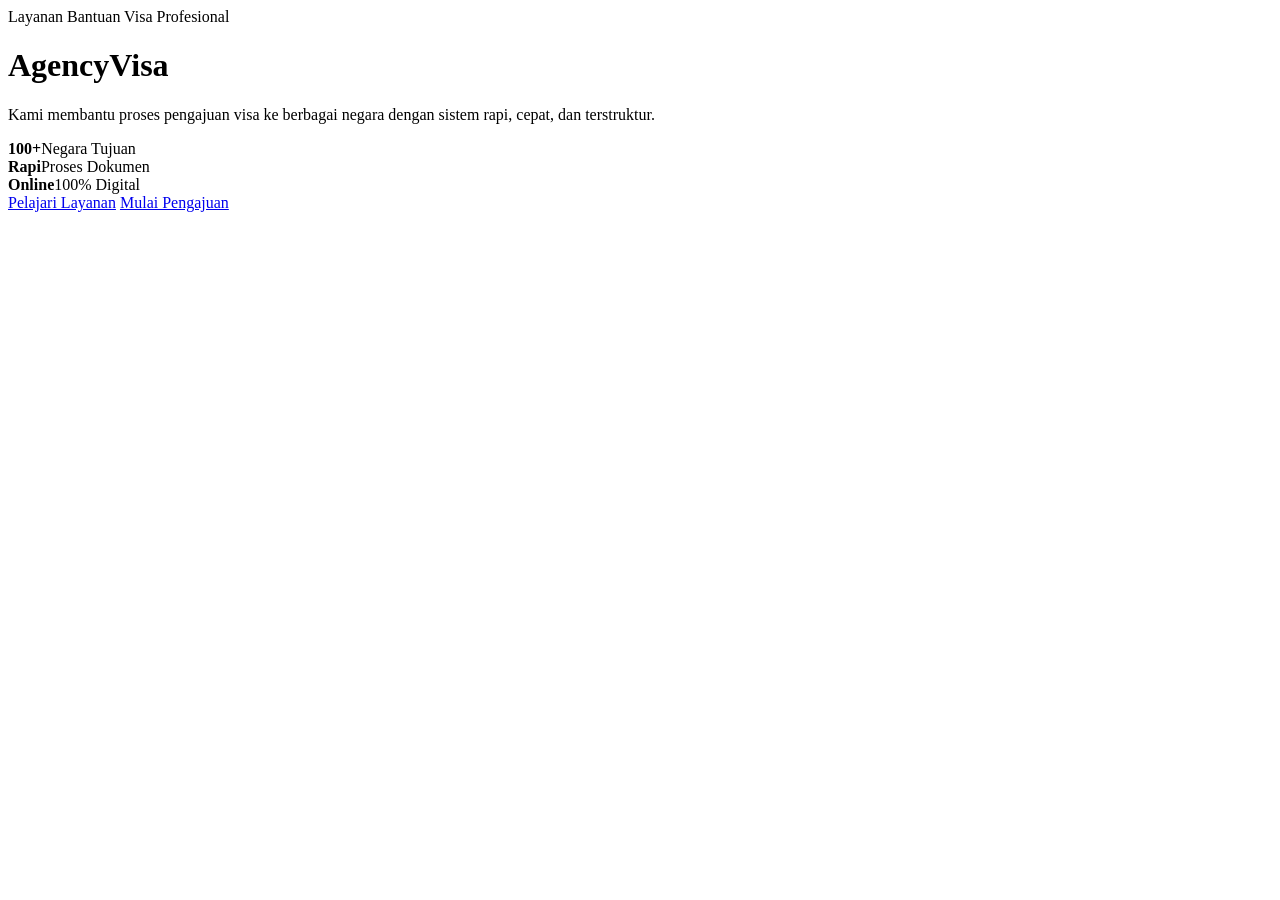
==== index.html @ 5db7cef3 "index test" ====
<!DOCTYPE html>
<html lang="id">
<head>
  <meta charset="UTF-8">
  <title>AgencyVisa</title>
  <link rel="stylesheet" href="style.css">
</head>

<body>

<div class="background-glow"></div>

<div class="hero">

  <div class="glass">

    <div class="badge">Layanan Bantuan Visa Profesional</div>

    <h1>AgencyVisa</h1>

    <p>
      Kami membantu proses pengajuan visa ke berbagai negara
      dengan sistem rapi, cepat, dan terstruktur.
    </p>

    <div class="stat">
      <div><b>100+</b><span>Negara Tujuan</span></div>
      <div><b>Rapi</b><span>Proses Dokumen</span></div>
      <div><b>Online</b><span>100% Digital</span></div>
    </div>

    <div class="tombol">
      <a href="edukasi.html" class="btn gelap">Pelajari Layanan</a>
      <a href="negara.html" class="btn utama">Mulai Pengajuan</a>
    </div>

  </div>

</div>

</body>
</html>
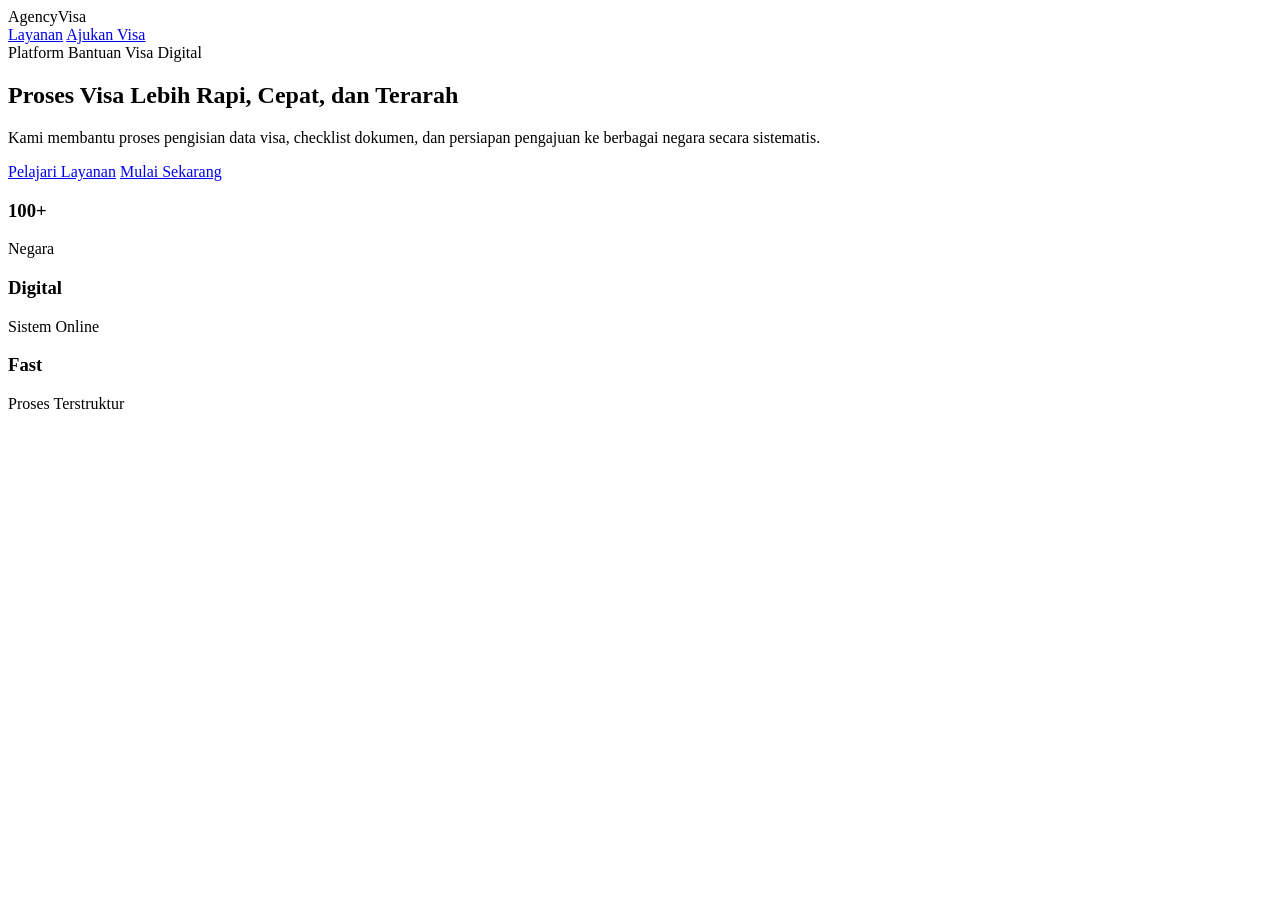
==== commit 3a489853: "Update" ====
--- a/index.html
+++ b/index.html
@@ -2,41 +2,58 @@
 <html lang="id">
 <head>
   <meta charset="UTF-8">
-  <title>AgencyVisa</title>
+  <title>AgencyVisa - Visa Assistance Platform</title>
   <link rel="stylesheet" href="style.css">
 </head>
 
 <body>
 
-<div class="background-glow"></div>
+<div class="bg"></div>
 
-<div class="hero">
+<header>
+  <div class="logo">AgencyVisa</div>
+  <nav>
+    <a href="edukasi.html">Layanan</a>
+    <a href="negara.html">Ajukan Visa</a>
+  </nav>
+</header>
 
-  <div class="glass">
+<section class="hero">
 
-    <div class="badge">Layanan Bantuan Visa Profesional</div>
+  <div class="hero-box">
 
-    <h1>AgencyVisa</h1>
+    <span class="tag">Platform Bantuan Visa Digital</span>
+
+    <h1>Proses Visa Lebih Rapi, Cepat, dan Terarah</h1>
 
     <p>
-      Kami membantu proses pengajuan visa ke berbagai negara
-      dengan sistem rapi, cepat, dan terstruktur.
+      Kami membantu proses pengisian data visa, checklist dokumen,
+      dan persiapan pengajuan ke berbagai negara secara sistematis.
     </p>
 
-    <div class="stat">
-      <div><b>100+</b><span>Negara Tujuan</span></div>
-      <div><b>Rapi</b><span>Proses Dokumen</span></div>
-      <div><b>Online</b><span>100% Digital</span></div>
+    <div class="cta">
+      <a class="btn outline" href="edukasi.html">Pelajari Layanan</a>
+      <a class="btn primary" href="negara.html">Mulai Sekarang</a>
     </div>
 
-    <div class="tombol">
-      <a href="edukasi.html" class="btn gelap">Pelajari Layanan</a>
-      <a href="negara.html" class="btn utama">Mulai Pengajuan</a>
+    <div class="stats">
+      <div>
+        <h3>100+</h3>
+        <p>Negara</p>
+      </div>
+      <div>
+        <h3>Digital</h3>
+        <p>Sistem Online</p>
+      </div>
+      <div>
+        <h3>Fast</h3>
+        <p>Proses Terstruktur</p>
+      </div>
     </div>
 
   </div>
 
-</div>
+</section>
 
 </body>
 </html>
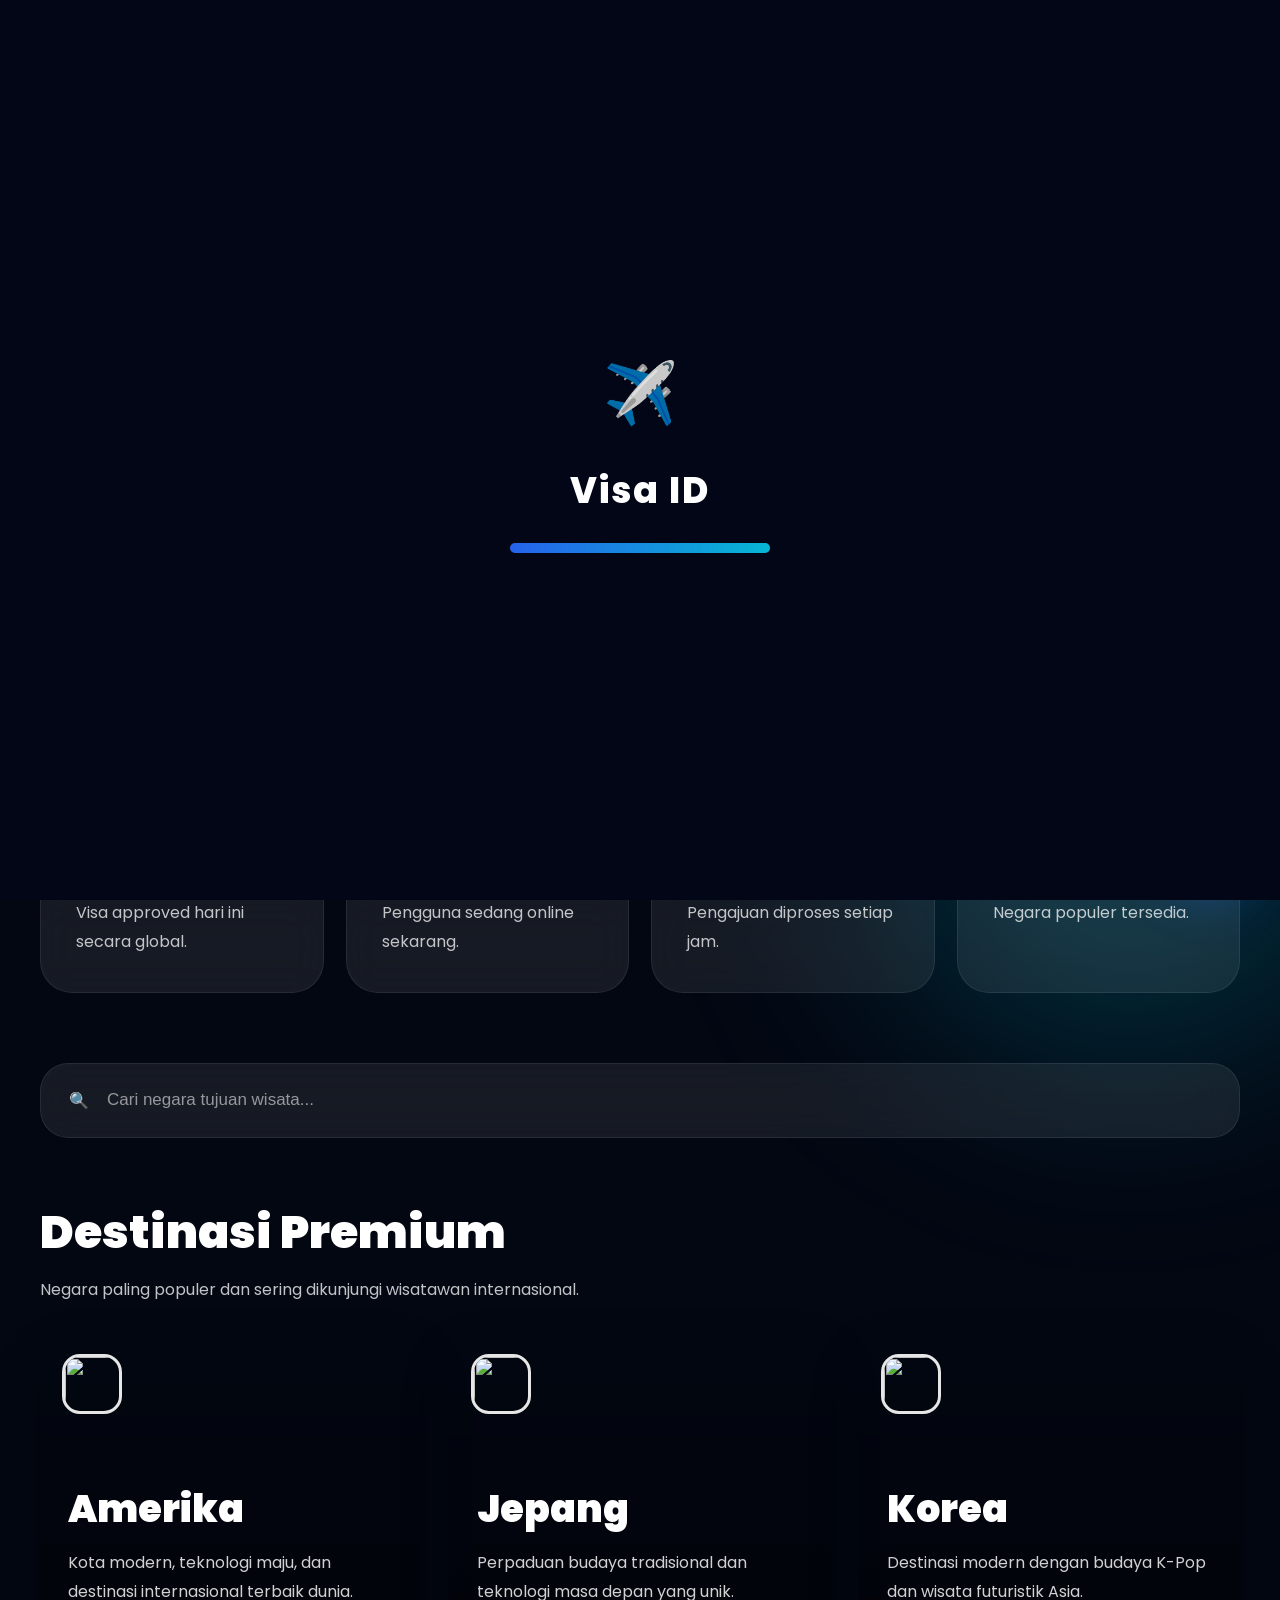
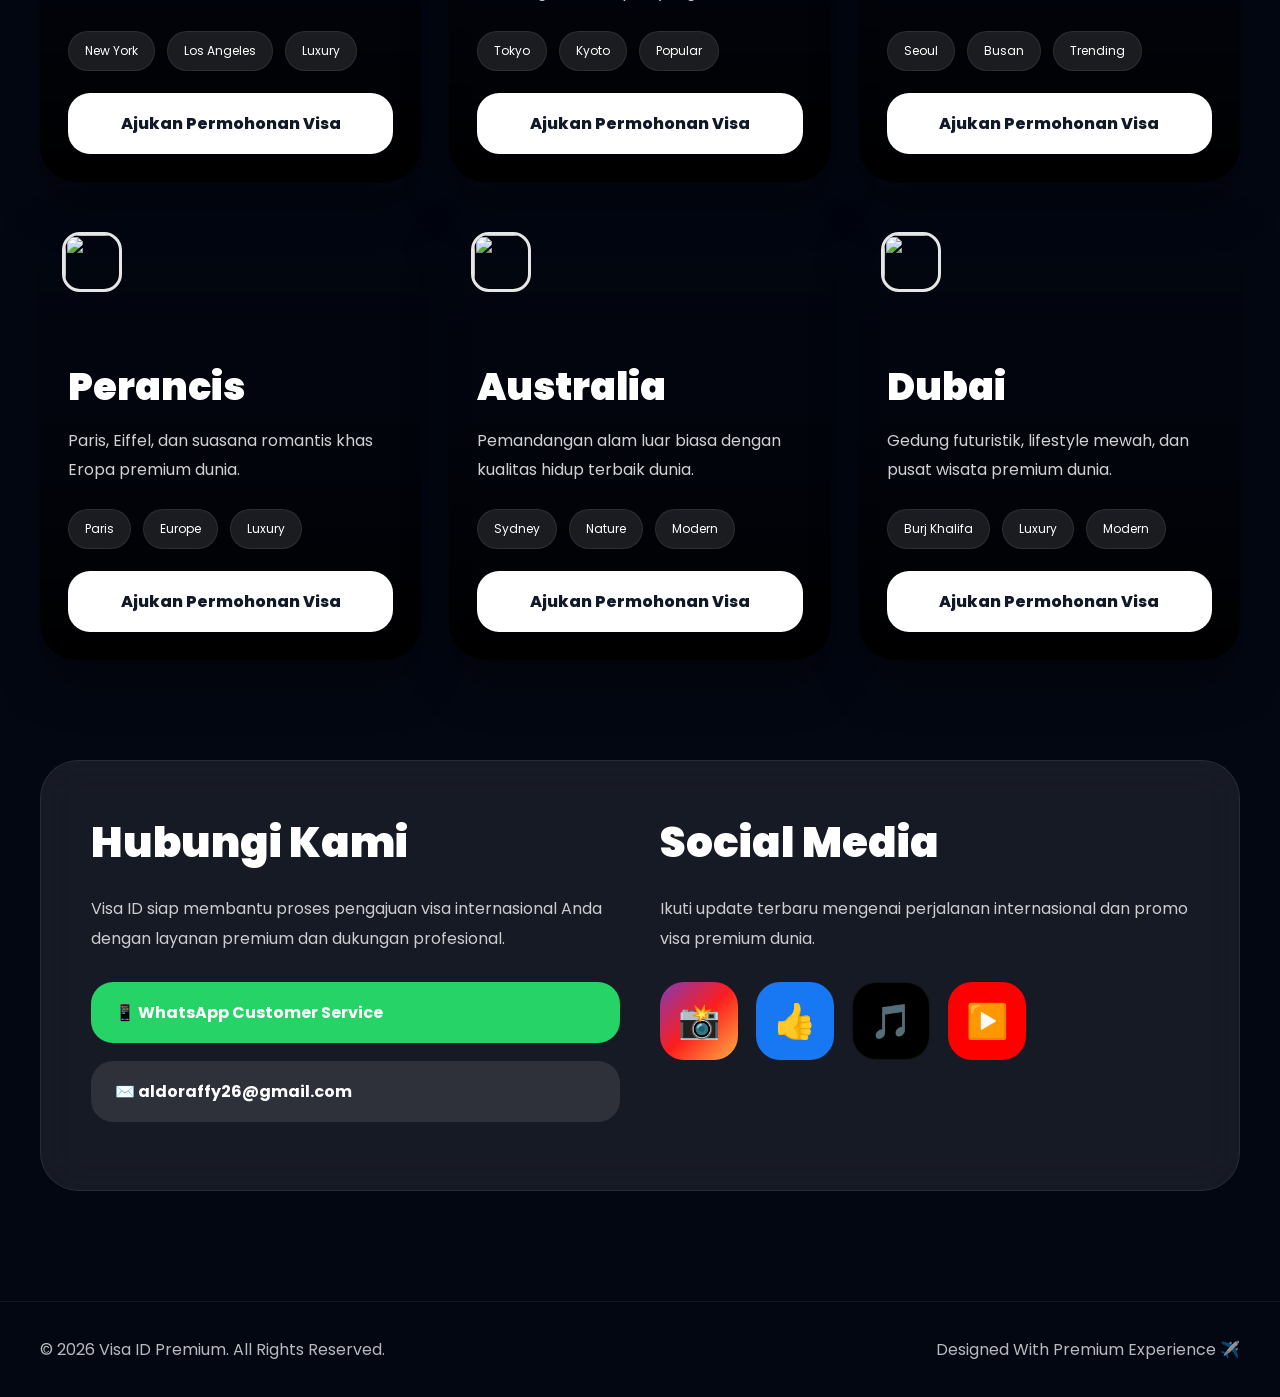
==== commit 630567c0: "Update index.html" ====
--- a/index.html
+++ b/index.html
@@ -1,59 +1,1323 @@
 <!DOCTYPE html>
 <html lang="id">
 <head>
-  <meta charset="UTF-8">
-  <title>AgencyVisa - Visa Assistance Platform</title>
-  <link rel="stylesheet" href="style.css">
+<meta charset="UTF-8">
+<meta name="viewport" content="width=device-width, initial-scale=1.0">
+
+<title>Visa ID Premium</title>
+
+<link rel="preconnect" href="https://fonts.googleapis.com">
+<link rel="preconnect" href="https://fonts.gstatic.com" crossorigin>
+
+<link href="https://fonts.googleapis.com/css2?family=Poppins:wght@300;400;500;600;700;800;900&display=swap" rel="stylesheet">
+
+<style>
+
+/* =========================================================
+RESET
+========================================================= */
+
+*{
+margin:0;
+padding:0;
+box-sizing:border-box;
+}
+
+html{
+scroll-behavior:smooth;
+}
+
+body{
+font-family:'Poppins',sans-serif;
+background:#030712;
+overflow-x:hidden;
+color:white;
+}
+
+/* =========================================================
+LOADING SCREEN
+========================================================= */
+
+#loader{
+position:fixed;
+inset:0;
+background:#020617;
+z-index:999999;
+display:flex;
+justify-content:center;
+align-items:center;
+flex-direction:column;
+gap:25px;
+transition:1s;
+}
+
+.loader-logo{
+font-size:60px;
+animation:plane 2s infinite ease-in-out;
+}
+
+@keyframes plane{
+0%{transform:translateY(0);}
+50%{transform:translateY(-15px);}
+100%{transform:translateY(0);}
+}
+
+.loader-text{
+font-size:36px;
+font-weight:800;
+letter-spacing:2px;
+}
+
+.loader-bar{
+width:260px;
+height:10px;
+border-radius:999px;
+background:rgba(255,255,255,0.08);
+overflow:hidden;
+}
+
+.loader-fill{
+height:100%;
+width:0%;
+background:linear-gradient(90deg,#2563eb,#06b6d4);
+animation:loading 3s forwards;
+}
+
+@keyframes loading{
+0%{width:0%;}
+100%{width:100%;}
+}
+
+/* =========================================================
+VIDEO BACKGROUND
+========================================================= */
+
+.video-bg{
+position:fixed;
+inset:0;
+overflow:hidden;
+z-index:-5;
+}
+
+.video-bg video{
+width:100%;
+height:100%;
+object-fit:cover;
+}
+
+.overlay{
+position:fixed;
+inset:0;
+background:
+linear-gradient(
+rgba(0,0,0,0.65),
+rgba(0,0,0,0.75)
+);
+z-index:-4;
+}
+
+/* =========================================================
+AURORA EFFECT
+========================================================= */
+
+.blur1,
+.blur2{
+position:fixed;
+width:500px;
+height:500px;
+border-radius:50%;
+filter:blur(120px);
+opacity:0.25;
+z-index:-3;
+}
+
+.blur1{
+background:#2563eb;
+top:-150px;
+left:-100px;
+}
+
+.blur2{
+background:#06b6d4;
+bottom:-150px;
+right:-100px;
+}
+
+/* =========================================================
+NAVBAR
+========================================================= */
+
+.navbar{
+width:100%;
+padding:25px 40px;
+display:flex;
+justify-content:space-between;
+align-items:center;
+position:sticky;
+top:0;
+z-index:100;
+backdrop-filter:blur(18px);
+background:rgba(0,0,0,0.18);
+border-bottom:1px solid rgba(255,255,255,0.06);
+}
+
+.logo{
+display:flex;
+align-items:center;
+gap:15px;
+}
+
+.logo-icon{
+width:60px;
+height:60px;
+border-radius:22px;
+display:flex;
+justify-content:center;
+align-items:center;
+background:linear-gradient(135deg,#2563eb,#06b6d4);
+font-size:28px;
+box-shadow:0 15px 40px rgba(37,99,235,0.45);
+}
+
+.logo h1{
+font-size:30px;
+font-weight:800;
+}
+
+.logo p{
+font-size:12px;
+opacity:0.7;
+}
+
+.nav-right{
+display:flex;
+gap:15px;
+align-items:center;
+}
+
+.lang-select{
+padding:12px 18px;
+border:none;
+border-radius:16px;
+background:rgba(255,255,255,0.08);
+color:white;
+font-weight:600;
+backdrop-filter:blur(15px);
+outline:none;
+}
+
+.nav-btn{
+padding:13px 22px;
+border-radius:18px;
+border:none;
+background:linear-gradient(135deg,#2563eb,#06b6d4);
+color:white;
+font-weight:700;
+cursor:pointer;
+transition:0.3s;
+}
+
+.nav-btn:hover{
+transform:translateY(-4px);
+}
+
+/* =========================================================
+HERO
+========================================================= */
+
+.hero{
+padding:120px 40px 80px;
+text-align:center;
+}
+
+.badge{
+display:inline-flex;
+align-items:center;
+gap:10px;
+padding:14px 22px;
+background:rgba(255,255,255,0.08);
+border:1px solid rgba(255,255,255,0.08);
+border-radius:999px;
+backdrop-filter:blur(16px);
+margin-bottom:30px;
+font-weight:600;
+}
+
+.hero h1{
+font-size:78px;
+font-weight:900;
+line-height:1.1;
+margin-bottom:28px;
+}
+
+.hero p{
+max-width:950px;
+margin:auto;
+font-size:18px;
+line-height:1.9;
+opacity:0.82;
+}
+
+.hero-buttons{
+display:flex;
+justify-content:center;
+gap:18px;
+margin-top:40px;
+flex-wrap:wrap;
+}
+
+.hero-btn{
+padding:18px 32px;
+border-radius:22px;
+text-decoration:none;
+font-weight:700;
+transition:0.3s;
+}
+
+.primary{
+background:linear-gradient(135deg,#2563eb,#06b6d4);
+color:white;
+box-shadow:0 18px 45px rgba(37,99,235,0.35);
+}
+
+.secondary{
+background:rgba(255,255,255,0.08);
+color:white;
+backdrop-filter:blur(16px);
+border:1px solid rgba(255,255,255,0.08);
+}
+
+.hero-btn:hover{
+transform:translateY(-6px);
+}
+
+/* =========================================================
+LIVE COUNTER
+========================================================= */
+
+.live-section{
+padding:20px 40px 50px;
+display:grid;
+grid-template-columns:repeat(4,1fr);
+gap:22px;
+}
+
+.live-card{
+background:rgba(255,255,255,0.08);
+border:1px solid rgba(255,255,255,0.08);
+backdrop-filter:blur(18px);
+padding:35px;
+border-radius:32px;
+transition:0.4s;
+}
+
+.live-card:hover{
+transform:translateY(-8px);
+}
+
+.live-card h2{
+font-size:42px;
+margin-bottom:10px;
+font-weight:800;
+}
+
+.live-card p{
+opacity:0.75;
+line-height:1.8;
+}
+
+/* =========================================================
+SEARCH
+========================================================= */
+
+.search-wrap{
+padding:20px 40px 50px;
+}
+
+.search-box{
+width:100%;
+padding:24px 28px;
+border-radius:28px;
+background:rgba(255,255,255,0.08);
+border:1px solid rgba(255,255,255,0.08);
+backdrop-filter:blur(18px);
+display:flex;
+align-items:center;
+gap:18px;
+}
+
+.search-box input{
+width:100%;
+background:none;
+border:none;
+outline:none;
+font-size:17px;
+color:white;
+}
+
+.search-box input::placeholder{
+color:rgba(255,255,255,0.55);
+}
+
+/* =========================================================
+TITLE
+========================================================= */
+
+.section-title{
+padding:10px 40px 30px;
+}
+
+.section-title h2{
+font-size:46px;
+font-weight:900;
+margin-bottom:10px;
+}
+
+.section-title p{
+opacity:0.76;
+font-size:16px;
+}
+
+/* =========================================================
+COUNTRY GRID
+========================================================= */
+
+.grid{
+padding:0 40px;
+display:grid;
+grid-template-columns:repeat(3,1fr);
+gap:28px;
+}
+
+.card{
+height:450px;
+border-radius:36px;
+overflow:hidden;
+position:relative;
+background-size:cover;
+background-position:center;
+display:flex;
+flex-direction:column;
+justify-content:flex-end;
+padding:28px;
+transition:0.45s;
+transform-style:preserve-3d;
+box-shadow:0 25px 45px rgba(0,0,0,0.35);
+}
+
+.card::before{
+content:'';
+position:absolute;
+inset:0;
+background:
+linear-gradient(
+to top,
+rgba(0,0,0,0.95),
+rgba(0,0,0,0.30),
+rgba(0,0,0,0.05)
+);
+}
+
+.card>*{
+position:relative;
+z-index:2;
+}
+
+.card:hover{
+transform:
+rotateX(6deg)
+rotateY(-6deg)
+translateY(-12px)
+scale(1.02);
+}
+
+.flag{
+position:absolute;
+top:22px;
+left:22px;
+width:60px;
+height:60px;
+border-radius:18px;
+border:3px solid rgba(255,255,255,0.9);
+object-fit:cover;
+}
+
+.card h3{
+font-size:38px;
+font-weight:900;
+margin-bottom:12px;
+}
+
+.card p{
+line-height:1.8;
+opacity:0.82;
+margin-bottom:24px;
+}
+
+.tags{
+display:flex;
+flex-wrap:wrap;
+gap:12px;
+margin-bottom:22px;
+}
+
+.tag{
+padding:10px 16px;
+border-radius:999px;
+background:rgba(255,255,255,0.10);
+border:1px solid rgba(255,255,255,0.08);
+font-size:12px;
+}
+
+.card-btn{
+width:100%;
+padding:18px;
+border-radius:22px;
+background:white;
+color:#111827;
+text-decoration:none;
+font-weight:800;
+display:flex;
+justify-content:center;
+align-items:center;
+transition:0.3s;
+}
+
+.card-btn:hover{
+transform:scale(1.02);
+}
+
+.hide{
+display:none;
+}
+
+/* =========================================================
+CHAT AI
+========================================================= */
+
+.ai-btn{
+position:fixed;
+right:30px;
+bottom:30px;
+width:82px;
+height:82px;
+border-radius:50%;
+background:linear-gradient(135deg,#2563eb,#06b6d4);
+display:flex;
+justify-content:center;
+align-items:center;
+font-size:36px;
+cursor:pointer;
+z-index:9999;
+box-shadow:0 25px 50px rgba(37,99,235,0.45);
+animation:pulse 2s infinite;
+}
+
+@keyframes pulse{
+0%{
+transform:scale(1);
+box-shadow:0 0 0 0 rgba(37,99,235,0.45);
+}
+
+70%{
+transform:scale(1.08);
+box-shadow:0 0 0 28px rgba(37,99,235,0);
+}
+
+100%{
+transform:scale(1);
+box-shadow:0 0 0 0 rgba(37,99,235,0);
+}
+}
+
+.chat-box{
+position:fixed;
+right:30px;
+bottom:130px;
+width:360px;
+padding:26px;
+border-radius:32px;
+background:rgba(7,12,22,0.96);
+backdrop-filter:blur(22px);
+border:1px solid rgba(255,255,255,0.08);
+display:none;
+z-index:9999;
+box-shadow:0 25px 55px rgba(0,0,0,0.45);
+}
+
+.chat-box h3{
+font-size:28px;
+margin-bottom:12px;
+}
+
+.chat-box p{
+opacity:0.76;
+line-height:1.8;
+margin-bottom:20px;
+}
+
+.chat-box input{
+width:100%;
+padding:16px;
+border:none;
+outline:none;
+border-radius:18px;
+background:rgba(255,255,255,0.08);
+color:white;
+margin-bottom:15px;
+}
+
+.chat-box button{
+width:100%;
+padding:16px;
+border:none;
+border-radius:18px;
+background:linear-gradient(135deg,#2563eb,#06b6d4);
+color:white;
+font-weight:700;
+cursor:pointer;
+}
+
+/* =========================================================
+CONTACT
+========================================================= */
+
+.contact{
+padding:100px 40px 50px;
+}
+
+.contact-box{
+background:rgba(255,255,255,0.08);
+border:1px solid rgba(255,255,255,0.08);
+backdrop-filter:blur(20px);
+border-radius:38px;
+padding:50px;
+display:grid;
+grid-template-columns:repeat(2,1fr);
+gap:40px;
+}
+
+.contact h2{
+font-size:42px;
+font-weight:900;
+margin-bottom:20px;
+}
+
+.contact p{
+line-height:1.9;
+opacity:0.78;
+margin-bottom:28px;
+}
+
+.contact-btn{
+display:flex;
+align-items:center;
+gap:16px;
+padding:18px 24px;
+border-radius:22px;
+text-decoration:none;
+color:white;
+font-weight:700;
+margin-bottom:18px;
+}
+
+.wa{
+background:#25D366;
+}
+
+.mail{
+background:rgba(255,255,255,0.10);
+}
+
+.socials{
+display:flex;
+gap:18px;
+flex-wrap:wrap;
+}
+
+.social{
+width:78px;
+height:78px;
+border-radius:24px;
+display:flex;
+justify-content:center;
+align-items:center;
+font-size:34px;
+cursor:pointer;
+transition:0.3s;
+}
+
+.social:hover{
+transform:translateY(-8px);
+}
+
+.ig{
+background:linear-gradient(135deg,#833AB4,#FD1D1D,#FCB045);
+}
+
+.fb{
+background:#1877F2;
+}
+
+.tt{
+background:black;
+border:1px solid rgba(255,255,255,0.08);
+}
+
+.yt{
+background:red;
+}
+
+/* =========================================================
+FOOTER
+========================================================= */
+
+footer{
+padding:35px 40px;
+display:flex;
+justify-content:space-between;
+align-items:center;
+flex-wrap:wrap;
+gap:20px;
+border-top:1px solid rgba(255,255,255,0.08);
+margin-top:60px;
+}
+
+footer p{
+opacity:0.72;
+}
+
+/* =========================================================
+SCROLL REVEAL
+========================================================= */
+
+.reveal{
+opacity:0;
+transform:translateY(80px);
+transition:1s;
+}
+
+.reveal.active{
+opacity:1;
+transform:translateY(0);
+}
+
+/* =========================================================
+RESPONSIVE
+========================================================= */
+
+@media(max-width:1200px){
+
+.grid{
+grid-template-columns:repeat(2,1fr);
+}
+
+.live-section{
+grid-template-columns:repeat(2,1fr);
+}
+
+}
+
+@media(max-width:768px){
+
+.hero h1{
+font-size:48px;
+}
+
+.grid{
+grid-template-columns:1fr;
+}
+
+.live-section{
+grid-template-columns:1fr;
+}
+
+.contact-box{
+grid-template-columns:1fr;
+}
+
+.chat-box{
+width:92%;
+right:4%;
+}
+
+}
+
+</style>
 </head>
 
 <body>
 
-<div class="bg"></div>
-
-<header>
-  <div class="logo">AgencyVisa</div>
-  <nav>
-    <a href="edukasi.html">Layanan</a>
-    <a href="negara.html">Ajukan Visa</a>
-  </nav>
-</header>
-
-<section class="hero">
-
-  <div class="hero-box">
-
-    <span class="tag">Platform Bantuan Visa Digital</span>
-
-    <h1>Proses Visa Lebih Rapi, Cepat, dan Terarah</h1>
-
-    <p>
-      Kami membantu proses pengisian data visa, checklist dokumen,
-      dan persiapan pengajuan ke berbagai negara secara sistematis.
-    </p>
-
-    <div class="cta">
-      <a class="btn outline" href="edukasi.html">Pelajari Layanan</a>
-      <a class="btn primary" href="negara.html">Mulai Sekarang</a>
-    </div>
-
-    <div class="stats">
-      <div>
-        <h3>100+</h3>
-        <p>Negara</p>
-      </div>
-      <div>
-        <h3>Digital</h3>
-        <p>Sistem Online</p>
-      </div>
-      <div>
-        <h3>Fast</h3>
-        <p>Proses Terstruktur</p>
-      </div>
-    </div>
-
-  </div>
+<!-- =========================================================
+LOADER
+========================================================= -->
+
+<div id="loader">
+
+<div class="loader-logo">✈️</div>
+
+<div class="loader-text">
+Visa ID
+</div>
+
+<div class="loader-bar">
+<div class="loader-fill"></div>
+</div>
+
+</div>
+
+<!-- =========================================================
+VIDEO BACKGROUND
+========================================================= -->
+
+<div class="video-bg">
+
+<video autoplay muted loop playsinline>
+<source src="https://cdn.coverr.co/videos/coverr-airplane-window-view-1560082262613?download=1080p" type="video/mp4">
+</video>
+
+</div>
+
+<div class="overlay"></div>
+
+<div class="blur1"></div>
+<div class="blur2"></div>
+
+<!-- =========================================================
+NAVBAR
+========================================================= -->
+
+<nav class="navbar">
+
+<div class="logo">
+
+<div class="logo-icon">
+✈️
+</div>
+
+<div>
+<h1>Visa ID</h1>
+<p>Premium International Travel</p>
+</div>
+
+</div>
+
+<div class="nav-right">
+
+<select class="lang-select">
+<option>🇮🇩 Indonesia</option>
+<option>🇺🇸 English</option>
+<option>🇯🇵 Japanese</option>
+<option>🇰🇷 Korean</option>
+</select>
+
+<button class="nav-btn">
+Get Started
+</button>
+
+</div>
+
+</nav>
+
+<!-- =========================================================
+HERO
+========================================================= -->
+
+<section class="hero reveal">
+
+<div class="badge">
+🌍 Trusted International Visa Platform
+</div>
+
+<h1>
+Explore The World<br>
+With Visa ID Premium
+</h1>
+
+<p>
+Visa ID membantu perjalanan internasional Anda dengan sistem pengajuan visa modern, tampilan premium, AI Assistant, dan pengalaman kelas internasional.
+</p>
+
+<div class="hero-buttons">
+
+<a href="#countries" class="hero-btn primary">
+Mulai Pengajuan
+</a>
+
+<a href="negara.html" class="hero-btn secondary">
+Lihat Negara Populer
+</a>
+
+</div>
 
 </section>
+
+<!-- =========================================================
+LIVE COUNTER
+========================================================= -->
+
+<section class="live-section reveal">
+
+<div class="live-card">
+<h2 id="counter1">0</h2>
+<p>Visa approved hari ini secara global.</p>
+</div>
+
+<div class="live-card">
+<h2 id="counter2">0</h2>
+<p>Pengguna sedang online sekarang.</p>
+</div>
+
+<div class="live-card">
+<h2 id="counter3">0</h2>
+<p>Pengajuan diproses setiap jam.</p>
+</div>
+
+<div class="live-card">
+<h2 id="counter4">0</h2>
+<p>Negara populer tersedia.</p>
+</div>
+
+</section>
+
+<!-- =========================================================
+SEARCH
+========================================================= -->
+
+<section class="search-wrap reveal">
+
+<div class="search-box">
+
+<div>🔍</div>
+
+<input
+type="text"
+id="search"
+placeholder="Cari negara tujuan wisata..."
+onkeyup="searchCountry()">
+
+</div>
+
+</section>
+
+<!-- =========================================================
+TITLE
+========================================================= -->
+
+<div class="section-title reveal">
+
+<h2>
+Destinasi Premium
+</h2>
+
+<p>
+Negara paling populer dan sering dikunjungi wisatawan internasional.
+</p>
+
+</div>
+
+<!-- =========================================================
+COUNTRIES
+========================================================= -->
+
+<section class="grid" id="countries">
+
+<!-- USA -->
+
+<div class="card reveal"
+data-name="amerika usa united states"
+style="background-image:url('https://images.unsplash.com/photo-1485738422979-f5c462d49f74?auto=format&fit=crop&w=1400&q=80');">
+
+<img class="flag" src="https://flagcdn.com/w80/us.png">
+
+<h3>Amerika</h3>
+
+<p>
+Kota modern, teknologi maju, dan destinasi internasional terbaik dunia.
+</p>
+
+<div class="tags">
+<div class="tag">New York</div>
+<div class="tag">Los Angeles</div>
+<div class="tag">Luxury</div>
+</div>
+
+<a href="form.html" class="card-btn">
+Ajukan Permohonan Visa
+</a>
+
+</div>
+
+<!-- JAPAN -->
+
+<div class="card reveal"
+data-name="jepang japan"
+style="background-image:url('https://images.unsplash.com/photo-1493976040374-85c8e12f0c0e?auto=format&fit=crop&w=1400&q=80');">
+
+<img class="flag" src="https://flagcdn.com/w80/jp.png">
+
+<h3>Jepang</h3>
+
+<p>
+Perpaduan budaya tradisional dan teknologi masa depan yang unik.
+</p>
+
+<div class="tags">
+<div class="tag">Tokyo</div>
+<div class="tag">Kyoto</div>
+<div class="tag">Popular</div>
+</div>
+
+<a href="form.html" class="card-btn">
+Ajukan Permohonan Visa
+</a>
+
+</div>
+
+<!-- KOREA -->
+
+<div class="card reveal"
+data-name="korea south korea"
+style="background-image:url('https://images.unsplash.com/photo-1549693578-d683be217e58?auto=format&fit=crop&w=1400&q=80');">
+
+<img class="flag" src="https://flagcdn.com/w80/kr.png">
+
+<h3>Korea</h3>
+
+<p>
+Destinasi modern dengan budaya K-Pop dan wisata futuristik Asia.
+</p>
+
+<div class="tags">
+<div class="tag">Seoul</div>
+<div class="tag">Busan</div>
+<div class="tag">Trending</div>
+</div>
+
+<a href="form.html" class="card-btn">
+Ajukan Permohonan Visa
+</a>
+
+</div>
+
+<!-- FRANCE -->
+
+<div class="card reveal"
+data-name="france perancis"
+style="background-image:url('https://images.unsplash.com/photo-1502602898657-3e91760cbb34?auto=format&fit=crop&w=1400&q=80');">
+
+<img class="flag" src="https://flagcdn.com/w80/fr.png">
+
+<h3>Perancis</h3>
+
+<p>
+Paris, Eiffel, dan suasana romantis khas Eropa premium dunia.
+</p>
+
+<div class="tags">
+<div class="tag">Paris</div>
+<div class="tag">Europe</div>
+<div class="tag">Luxury</div>
+</div>
+
+<a href="form.html" class="card-btn">
+Ajukan Permohonan Visa
+</a>
+
+</div>
+
+<!-- AUSTRALIA -->
+
+<div class="card reveal"
+data-name="australia"
+style="background-image:url('https://images.unsplash.com/photo-1523482580672-f109ba8cb9be?auto=format&fit=crop&w=1400&q=80');">
+
+<img class="flag" src="https://flagcdn.com/w80/au.png">
+
+<h3>Australia</h3>
+
+<p>
+Pemandangan alam luar biasa dengan kualitas hidup terbaik dunia.
+</p>
+
+<div class="tags">
+<div class="tag">Sydney</div>
+<div class="tag">Nature</div>
+<div class="tag">Modern</div>
+</div>
+
+<a href="form.html" class="card-btn">
+Ajukan Permohonan Visa
+</a>
+
+</div>
+
+<!-- DUBAI -->
+
+<div class="card reveal"
+data-name="dubai uae"
+style="background-image:url('https://images.unsplash.com/photo-1512453979798-5ea266f8880c?auto=format&fit=crop&w=1400&q=80');">
+
+<img class="flag" src="https://flagcdn.com/w80/ae.png">
+
+<h3>Dubai</h3>
+
+<p>
+Gedung futuristik, lifestyle mewah, dan pusat wisata premium dunia.
+</p>
+
+<div class="tags">
+<div class="tag">Burj Khalifa</div>
+<div class="tag">Luxury</div>
+<div class="tag">Modern</div>
+</div>
+
+<a href="form.html" class="card-btn">
+Ajukan Permohonan Visa
+</a>
+
+</div>
+
+</section>
+
+<!-- =========================================================
+CONTACT
+========================================================= -->
+
+<section class="contact reveal">
+
+<div class="contact-box">
+
+<div>
+
+<h2>
+Hubungi Kami
+</h2>
+
+<p>
+Visa ID siap membantu proses pengajuan visa internasional Anda dengan layanan premium dan dukungan profesional.
+</p>
+
+<a href="https://wa.me/628816906696" class="contact-btn wa">
+📱 WhatsApp Customer Service
+</a>
+
+<a href="mailto:aldoraffy26@gmail.com" class="contact-btn mail">
+✉️ aldoraffy26@gmail.com
+</a>
+
+</div>
+
+<div>
+
+<h2>
+Social Media
+</h2>
+
+<p>
+Ikuti update terbaru mengenai perjalanan internasional dan promo visa premium dunia.
+</p>
+
+<div class="socials">
+
+<div class="social ig">
+📸
+</div>
+
+<div class="social fb">
+👍
+</div>
+
+<div class="social tt">
+🎵
+</div>
+
+<div class="social yt">
+▶️
+</div>
+
+</div>
+
+</div>
+
+</div>
+
+</section>
+
+<!-- =========================================================
+FOOTER
+========================================================= -->
+
+<footer>
+
+<p>
+© 2026 Visa ID Premium. All Rights Reserved.
+</p>
+
+<p>
+Designed With Premium Experience ✈️
+</p>
+
+</footer>
+
+<!-- =========================================================
+AI CHAT
+========================================================= -->
+
+<div class="ai-btn" id="aiBtn">
+🤖
+</div>
+
+<div class="chat-box" id="chatBox">
+
+<h3>
+Visa AI Assistant
+</h3>
+
+<p>
+Halo 👋 Saya AI Assistant Visa ID.
+Ada yang bisa saya bantu?
+</p>
+
+<input type="text" placeholder="Ketik pesan...">
+
+<button>
+Kirim Pesan
+</button>
+
+</div>
+
+<!-- =========================================================
+SCRIPT
+========================================================= -->
+
+<script>
+
+/* =========================================================
+LOADER
+========================================================= */
+
+window.addEventListener("load",()=>{
+
+setTimeout(()=>{
+
+document.getElementById("loader").style.opacity="0";
+
+setTimeout(()=>{
+document.getElementById("loader").style.display="none";
+},1000);
+
+},3000);
+
+});
+
+/* =========================================================
+AI CHAT
+========================================================= */
+
+document.getElementById("aiBtn").onclick=function(){
+
+let chat=document.getElementById("chatBox");
+
+if(chat.style.display==="block"){
+chat.style.display="none";
+}else{
+chat.style.display="block";
+}
+
+}
+
+/* =========================================================
+SEARCH
+========================================================= */
+
+function searchCountry(){
+
+let input=document
+.getElementById("search")
+.value
+.toLowerCase();
+
+let cards=document
+.querySelectorAll(".card");
+
+cards.forEach(card=>{
+
+let name=card
+.getAttribute("data-name");
+
+if(name.includes(input)){
+card.classList.remove("hide");
+}else{
+card.classList.add("hide");
+}
+
+});
+
+}
+
+/* =========================================================
+LIVE COUNTER
+========================================================= */
+
+function animateCounter(id,target){
+
+let count=0;
+
+let speed=target/100;
+
+let interval=setInterval(()=>{
+
+count+=speed;
+
+if(count>=target){
+
+count=target;
+clearInterval(interval);
+
+}
+
+document.getElementById(id)
+.innerText=Math.floor(count).toLocaleString()+"+";
+
+},20);
+
+}
+
+animateCounter("counter1",1245);
+animateCounter("counter2",892);
+animateCounter("counter3",321);
+animateCounter("counter4",150);
+
+/* =========================================================
+SCROLL REVEAL
+========================================================= */
+
+function reveal(){
+
+let reveals=document.querySelectorAll(".reveal");
+
+reveals.forEach(el=>{
+
+let windowHeight=window.innerHeight;
+
+let elementTop=el.getBoundingClientRect().top;
+
+let visible=120;
+
+if(elementTop<windowHeight-visible){
+el.classList.add("active");
+}
+
+});
+
+}
+
+window.addEventListener("scroll",reveal);
+
+reveal();
+
+</script>
 
 </body>
 </html>
